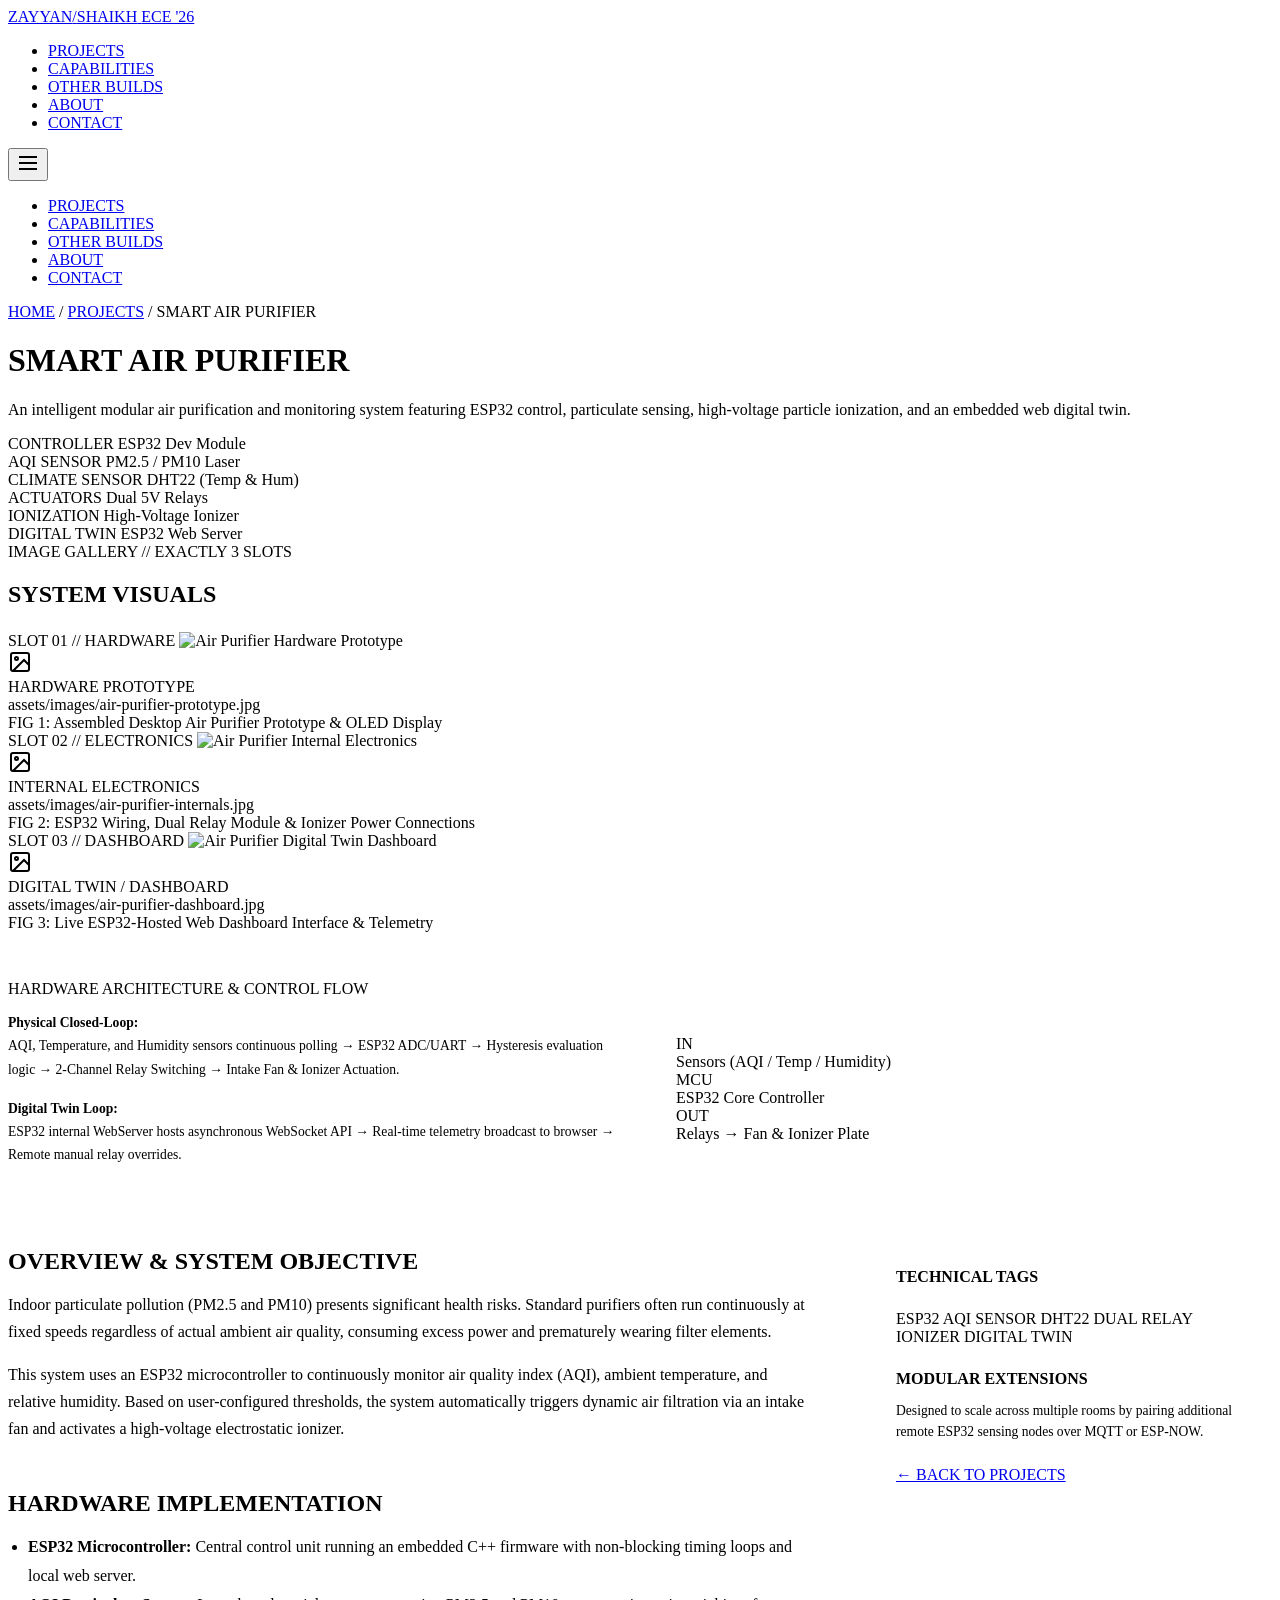
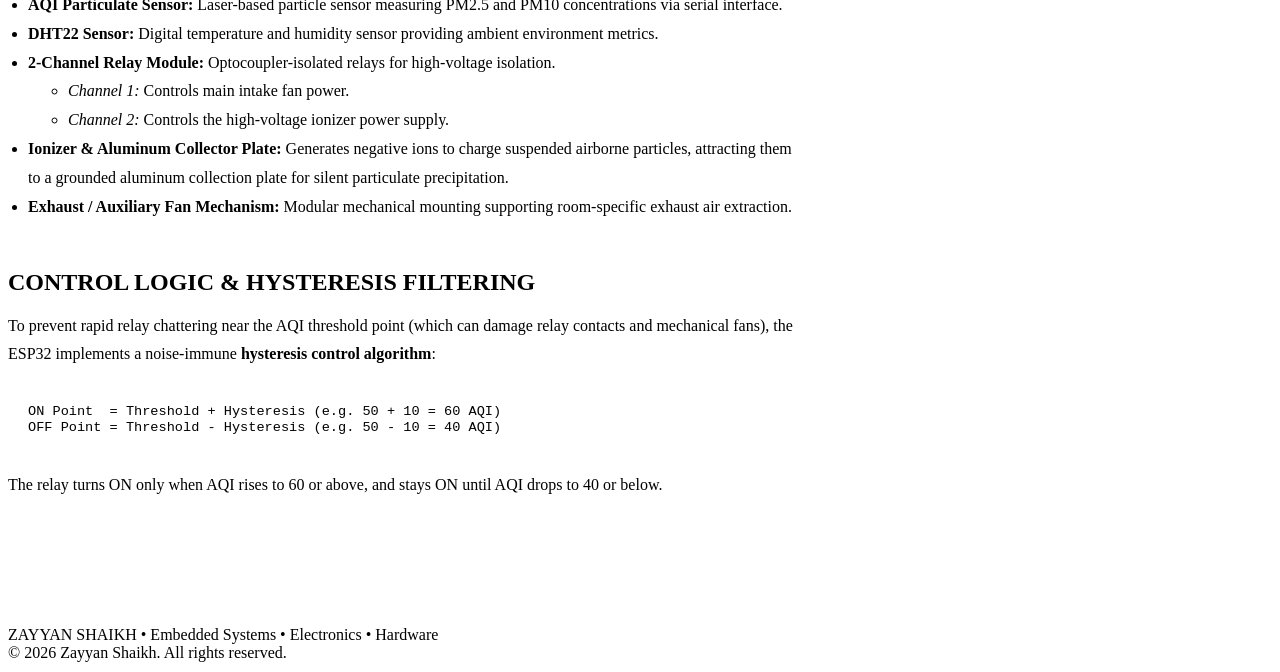
==== projects/air-purifier.html @ ad39d55f "Rename air-purifier.html to projects/air-purifier.html" ====
<!DOCTYPE html>
<html lang="en">

<head>
    <meta charset="UTF-8">
    <meta name="viewport" content="width=device-width, initial-scale=1.0">
    <title>Air Purifier & Digital Twin — Zayyan Shaikh Hardware Portfolio</title>
    <meta name="description"
        content="An ESP32-based modular air purification system that monitors air quality and controls filtration and ionization with an embedded live web digital twin.">

    <!-- Google Fonts -->
    <link rel="preconnect" href="https://fonts.googleapis.com">
    <link rel="preconnect" href="https://fonts.gstatic.com" crossorigin>
    <link
        href="https://fonts.googleapis.com/css2?family=Inter:wght@300;400;500;600;700;800;900&family=JetBrains+Mono:wght@400;500;600;700&display=swap"
        rel="stylesheet">

    <!-- Stylesheet -->
    <link rel="stylesheet" href="../css/styles.css">
</head>

<body>

    <!-- STICKY NAVIGATION -->
    <nav class="site-nav" id="navbar">
        <div class="container nav-inner">
            <a href="../index.html" class="nav-brand">
                <span>ZAYYAN</span><span class="brand-slash">/</span><span>SHAIKH</span>
                <span class="brand-badge">ECE '26</span>
            </a>
            <ul class="nav-links">
                <li><a href="../index.html#projects" class="nav-link">PROJECTS</a></li>
                <li><a href="../index.html#capabilities" class="nav-link">CAPABILITIES</a></li>
                <li><a href="../index.html#other-builds" class="nav-link">OTHER BUILDS</a></li>
                <li><a href="../index.html#about" class="nav-link">ABOUT</a></li>
                <li><a href="../index.html#contact" class="nav-link">CONTACT</a></li>
            </ul>
            <button class="mobile-menu-btn" aria-label="Toggle Navigation Menu">
                <svg width="24" height="24" viewBox="0 0 24 24" fill="none" stroke="currentColor" stroke-width="2">
                    <line x1="3" y1="12" x2="21" y2="12"></line>
                    <line x1="3" y1="6" x2="21" y2="6"></line>
                    <line x1="3" y1="18" x2="21" y2="18"></line>
                </svg>
            </button>
        </div>
    </nav>

    <!-- MOBILE NAVIGATION DRAWER -->
    <div class="mobile-drawer">
        <ul class="mobile-nav-links">
            <li><a href="../index.html#projects">PROJECTS</a></li>
            <li><a href="../index.html#capabilities">CAPABILITIES</a></li>
            <li><a href="../index.html#other-builds">OTHER BUILDS</a></li>
            <li><a href="../index.html#about">ABOUT</a></li>
            <li><a href="../index.html#contact">CONTACT</a></li>
        </ul>
    </div>

    <!-- PROJECT HERO -->
    <header class="project-hero">
        <div class="container">
            <div class="project-hero-breadcrumbs">
                <a href="../index.html">HOME</a>
                <span>/</span>
                <a href="../index.html#projects">PROJECTS</a>
                <span>/</span>
                <span style="color: var(--text-primary);">SMART AIR PURIFIER</span>
            </div>

            <h1 class="project-page-title">SMART AIR PURIFIER</h1>
            <p class="project-page-subtitle">
                An intelligent modular air purification and monitoring system featuring ESP32 control, particulate
                sensing, high-voltage particle ionization, and an embedded web digital twin.
            </p>

            <div class="project-spec-strip">
                <div class="spec-item">
                    <span class="spec-label">CONTROLLER</span>
                    <span class="spec-value">ESP32 Dev Module</span>
                </div>
                <div class="spec-item">
                    <span class="spec-label">AQI SENSOR</span>
                    <span class="spec-value">PM2.5 / PM10 Laser</span>
                </div>
                <div class="spec-item">
                    <span class="spec-label">CLIMATE SENSOR</span>
                    <span class="spec-value">DHT22 (Temp & Hum)</span>
                </div>
                <div class="spec-item">
                    <span class="spec-label">ACTUATORS</span>
                    <span class="spec-value">Dual 5V Relays</span>
                </div>
                <div class="spec-item">
                    <span class="spec-label">IONIZATION</span>
                    <span class="spec-value">High-Voltage Ionizer</span>
                </div>
                <div class="spec-item">
                    <span class="spec-label">DIGITAL TWIN</span>
                    <span class="spec-value">ESP32 Web Server</span>
                </div>
            </div>
        </div>
    </header>

    <!-- PROJECT IMAGE GALLERY (EXACTLY 3 SLOTS) -->
    <section class="project-gallery-section">
        <div class="container">
            <span class="section-num">IMAGE GALLERY // EXACTLY 3 SLOTS</span>
            <h2 style="font-size: 1.5rem; font-weight: 800; margin-bottom: 1.5rem; text-transform: uppercase;">System
                Visuals</h2>

            <div class="gallery-grid-3">

                <!-- SLOT 1: Hardware Prototype -->
                <div class="image-placeholder-container">
                    <span class="placeholder-badge">SLOT 01 // HARDWARE</span>
                    <img src="../assets/images/air-purifier-prototype.jpg" alt="Air Purifier Hardware Prototype"
                        loading="lazy">
                    <div class="placeholder-fallback">
                        <div class="placeholder-icon">
                            <svg width="24" height="24" viewBox="0 0 24 24" fill="none" stroke="currentColor"
                                stroke-width="2">
                                <rect x="3" y="3" width="18" height="18" rx="2" ry="2"></rect>
                                <circle cx="8.5" cy="8.5" r="1.5"></circle>
                                <polyline points="21 15 16 10 5 21"></polyline>
                            </svg>
                        </div>
                        <div class="placeholder-title">HARDWARE PROTOTYPE</div>
                        <div class="placeholder-path">assets/images/air-purifier-prototype.jpg</div>
                    </div>
                    <div class="placeholder-caption">FIG 1: Assembled Desktop Air Purifier Prototype & OLED Display
                    </div>
                </div>

                <!-- SLOT 2: Internal Electronics -->
                <div class="image-placeholder-container">
                    <span class="placeholder-badge">SLOT 02 // ELECTRONICS</span>
                    <img src="../assets/images/air-purifier-internals.jpg" alt="Air Purifier Internal Electronics"
                        loading="lazy">
                    <div class="placeholder-fallback">
                        <div class="placeholder-icon">
                            <svg width="24" height="24" viewBox="0 0 24 24" fill="none" stroke="currentColor"
                                stroke-width="2">
                                <rect x="3" y="3" width="18" height="18" rx="2" ry="2"></rect>
                                <circle cx="8.5" cy="8.5" r="1.5"></circle>
                                <polyline points="21 15 16 10 5 21"></polyline>
                            </svg>
                        </div>
                        <div class="placeholder-title">INTERNAL ELECTRONICS</div>
                        <div class="placeholder-path">assets/images/air-purifier-internals.jpg</div>
                    </div>
                    <div class="placeholder-caption">FIG 2: ESP32 Wiring, Dual Relay Module & Ionizer Power Connections
                    </div>
                </div>

                <!-- SLOT 3: Digital Twin / Dashboard -->
                <div class="image-placeholder-container">
                    <span class="placeholder-badge">SLOT 03 // DASHBOARD</span>
                    <img src="../assets/images/air-purifier-dashboard.jpg" alt="Air Purifier Digital Twin Dashboard"
                        loading="lazy">
                    <div class="placeholder-fallback">
                        <div class="placeholder-icon">
                            <svg width="24" height="24" viewBox="0 0 24 24" fill="none" stroke="currentColor"
                                stroke-width="2">
                                <rect x="3" y="3" width="18" height="18" rx="2" ry="2"></rect>
                                <circle cx="8.5" cy="8.5" r="1.5"></circle>
                                <polyline points="21 15 16 10 5 21"></polyline>
                            </svg>
                        </div>
                        <div class="placeholder-title">DIGITAL TWIN / DASHBOARD</div>
                        <div class="placeholder-path">assets/images/air-purifier-dashboard.jpg</div>
                    </div>
                    <div class="placeholder-caption">FIG 3: Live ESP32-Hosted Web Dashboard Interface & Telemetry</div>
                </div>

            </div>
        </div>
    </section>

    <!-- MAIN CONTENT -->
    <main class="container" style="padding-top: 3rem; padding-bottom: 5rem;">

        <!-- SYSTEM ARCHITECTURE DIAGRAM -->
        <section class="tech-diagram-container">
            <div class="tech-diagram-title">HARDWARE ARCHITECTURE & CONTROL FLOW</div>

            <div style="display: grid; grid-template-columns: 1fr 1fr; gap: 2rem; align-items: center;">
                <div
                    style="font-family: var(--font-mono); font-size: 0.85rem; color: var(--text-secondary); line-height: 1.7;">
                    <p style="margin-bottom: 1rem;">
                        <strong>Physical Closed-Loop:</strong><br>
                        AQI, Temperature, and Humidity sensors continuous polling → ESP32 ADC/UART → Hysteresis
                        evaluation logic → 2-Channel Relay Switching → Intake Fan & Ionizer Actuation.
                    </p>
                    <p>
                        <strong>Digital Twin Loop:</strong><br>
                        ESP32 internal WebServer hosts asynchronous WebSocket API → Real-time telemetry broadcast to
                        browser → Remote manual relay overrides.
                    </p>
                </div>

                <div class="signal-diagram"
                    style="background-color: var(--bg-main); padding: 1.25rem; border-radius: var(--radius-md); border: 1px solid var(--border-light);">
                    <div class="diagram-node">
                        <div class="node-icon">IN</div>
                        <div class="node-content">
                            <div class="node-title">Sensors (AQI / Temp / Humidity)</div>
                        </div>
                    </div>
                    <div class="node-connector">
                        <div class="connector-line">
                            <div class="connector-pulse"></div>
                        </div>
                    </div>
                    <div class="diagram-node">
                        <div class="node-icon">MCU</div>
                        <div class="node-content">
                            <div class="node-title">ESP32 Core Controller</div>
                        </div>
                    </div>
                    <div class="node-connector">
                        <div class="connector-line">
                            <div class="connector-pulse"></div>
                        </div>
                    </div>
                    <div class="diagram-node">
                        <div class="node-icon">OUT</div>
                        <div class="node-content">
                            <div class="node-title">Relays → Fan & Ionizer Plate</div>
                        </div>
                    </div>
                </div>
            </div>
        </section>

        <!-- DETAILED SECTIONS -->
        <div style="display: grid; grid-template-columns: 2fr 1fr; gap: 4rem; margin-top: 3rem;">

            <div>
                <section style="margin-bottom: 3rem;">
                    <h2 style="font-size: 1.5rem; font-weight: 800; margin-bottom: 1rem; text-transform: uppercase;">
                        Overview & System Objective</h2>
                    <p style="color: var(--text-secondary); line-height: 1.7; margin-bottom: 1rem;">
                        Indoor particulate pollution (PM2.5 and PM10) presents significant health risks. Standard
                        purifiers often run continuously at fixed speeds regardless of actual ambient air quality,
                        consuming excess power and prematurely wearing filter elements.
                    </p>
                    <p style="color: var(--text-secondary); line-height: 1.7;">
                        This system uses an ESP32 microcontroller to continuously monitor air quality index (AQI),
                        ambient temperature, and relative humidity. Based on user-configured thresholds, the system
                        automatically triggers dynamic air filtration via an intake fan and activates a high-voltage
                        electrostatic ionizer.
                    </p>
                </section>

                <section style="margin-bottom: 3rem;">
                    <h2 style="font-size: 1.5rem; font-weight: 800; margin-bottom: 1rem; text-transform: uppercase;">
                        Hardware Implementation</h2>
                    <ul style="color: var(--text-secondary); line-height: 1.8; padding-left: 1.25rem;">
                        <li><strong>ESP32 Microcontroller:</strong> Central control unit running an embedded C++
                            firmware with non-blocking timing loops and local web server.</li>
                        <li><strong>AQI Particulate Sensor:</strong> Laser-based particle sensor measuring PM2.5 and
                            PM10 concentrations via serial interface.</li>
                        <li><strong>DHT22 Sensor:</strong> Digital temperature and humidity sensor providing ambient
                            environment metrics.</li>
                        <li><strong>2-Channel Relay Module:</strong> Optocoupler-isolated relays for high-voltage
                            isolation.
                            <ul>
                                <li><em>Channel 1:</em> Controls main intake fan power.</li>
                                <li><em>Channel 2:</em> Controls the high-voltage ionizer power supply.</li>
                            </ul>
                        </li>
                        <li><strong>Ionizer & Aluminum Collector Plate:</strong> Generates negative ions to charge
                            suspended airborne particles, attracting them to a grounded aluminum collection plate for
                            silent particulate precipitation.</li>
                        <li><strong>Exhaust / Auxiliary Fan Mechanism:</strong> Modular mechanical mounting supporting
                            room-specific exhaust air extraction.</li>
                    </ul>
                </section>

                <section style="margin-bottom: 3rem;">
                    <h2 style="font-size: 1.5rem; font-weight: 800; margin-bottom: 1rem; text-transform: uppercase;">
                        Control Logic & Hysteresis Filtering</h2>
                    <p style="color: var(--text-secondary); line-height: 1.7; margin-bottom: 1rem;">
                        To prevent rapid relay chattering near the AQI threshold point (which can damage relay contacts
                        and mechanical fans), the ESP32 implements a noise-immune <strong>hysteresis control
                            algorithm</strong>:
                    </p>
                    <div
                        style="background-color: var(--bg-card); border: 1px solid var(--border-light); padding: 1.25rem; border-radius: var(--radius-md); font-family: var(--font-mono); font-size: 0.85rem; margin-bottom: 1rem;">
                        <code>
                            ON Point &nbsp;= Threshold + Hysteresis (e.g. 50 + 10 = 60 AQI)<br>
                            OFF Point = Threshold - Hysteresis (e.g. 50 - 10 = 40 AQI)
                        </code>
                    </div>
                    <p style="color: var(--text-secondary); line-height: 1.7;">
                        The relay turns ON only when AQI rises to 60 or above, and stays ON until AQI drops to 40 or
                        below.
                    </p>
                </section>
            </div>

            <!-- SIDEBAR SPECIFICATIONS -->
            <div>
                <div
                    style="background-color: var(--bg-card); border: 1px solid var(--border-light); border-radius: var(--radius-md); padding: 1.5rem; position: sticky; top: 90px;">
                    <h3
                        style="font-size: 1rem; font-weight: 700; font-family: var(--font-mono); margin-bottom: 1rem; text-transform: uppercase; border-bottom: 1px solid var(--border-light); padding-bottom: 0.5rem;">
                        TECHNICAL TAGS</h3>

                    <div class="project-tags" style="margin-bottom: 1.5rem;">
                        <span class="tech-badge">ESP32</span>
                        <span class="tech-badge">AQI SENSOR</span>
                        <span class="tech-badge">DHT22</span>
                        <span class="tech-badge">DUAL RELAY</span>
                        <span class="tech-badge">IONIZER</span>
                        <span class="tech-badge">DIGITAL TWIN</span>
                    </div>

                    <h3
                        style="font-size: 1rem; font-weight: 700; font-family: var(--font-mono); margin-bottom: 0.5rem; text-transform: uppercase;">
                        MODULAR EXTENSIONS</h3>
                    <p
                        style="font-size: 0.85rem; color: var(--text-secondary); line-height: 1.5; margin-bottom: 1.5rem;">
                        Designed to scale across multiple rooms by pairing additional remote ESP32 sensing nodes over
                        MQTT or ESP-NOW.
                    </p>

                    <a href="../index.html#projects" class="btn btn-secondary" style="width: 100%;">← BACK TO
                        PROJECTS</a>
                </div>
            </div>

        </div>



    </main>

    <!-- FOOTER -->
    <footer class="site-footer">
        <div class="container footer-inner">
            <div class="footer-brand">
                ZAYYAN SHAIKH <span>• Embedded Systems • Electronics • Hardware</span>
            </div>
            <div class="footer-copy">
                © 2026 Zayyan Shaikh. All rights reserved.
            </div>
        </div>
    </footer>

    <!-- Scripts -->
    <script src="../js/main.js"></script>
</body>

</html>
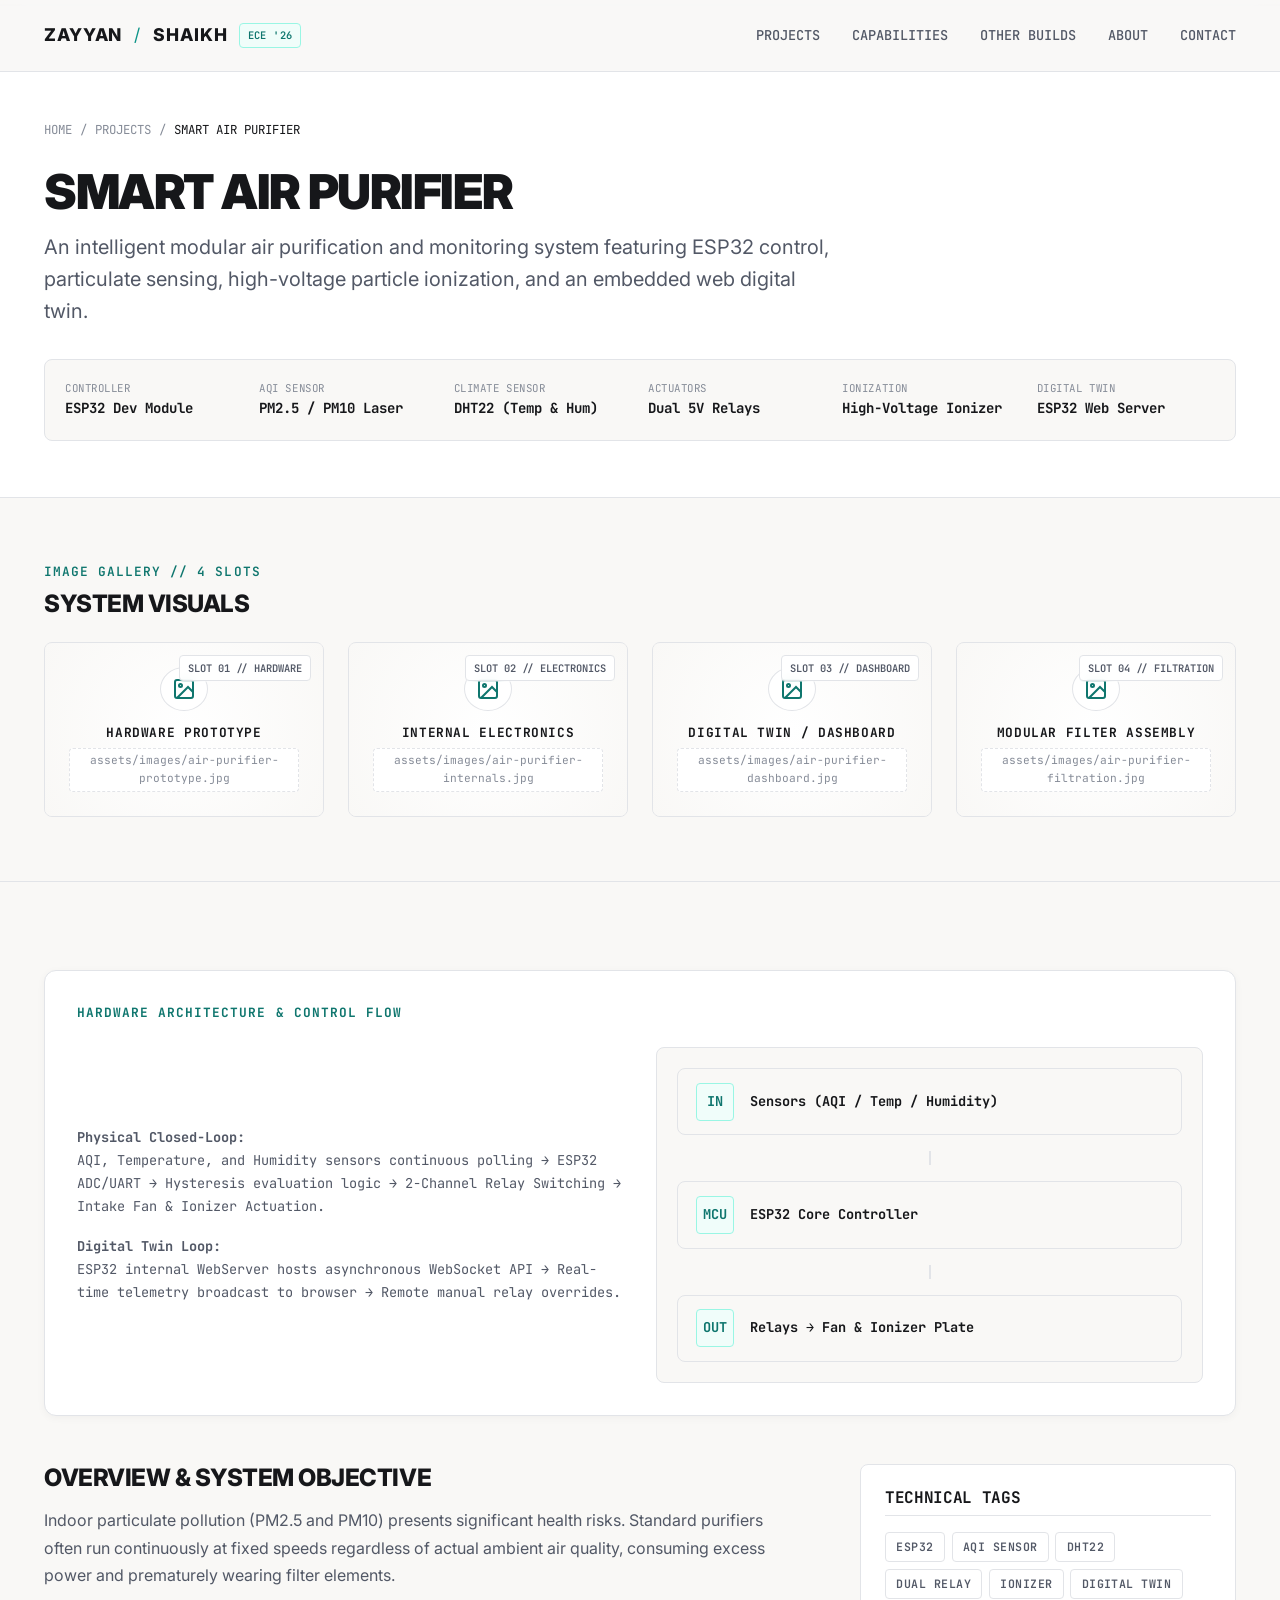
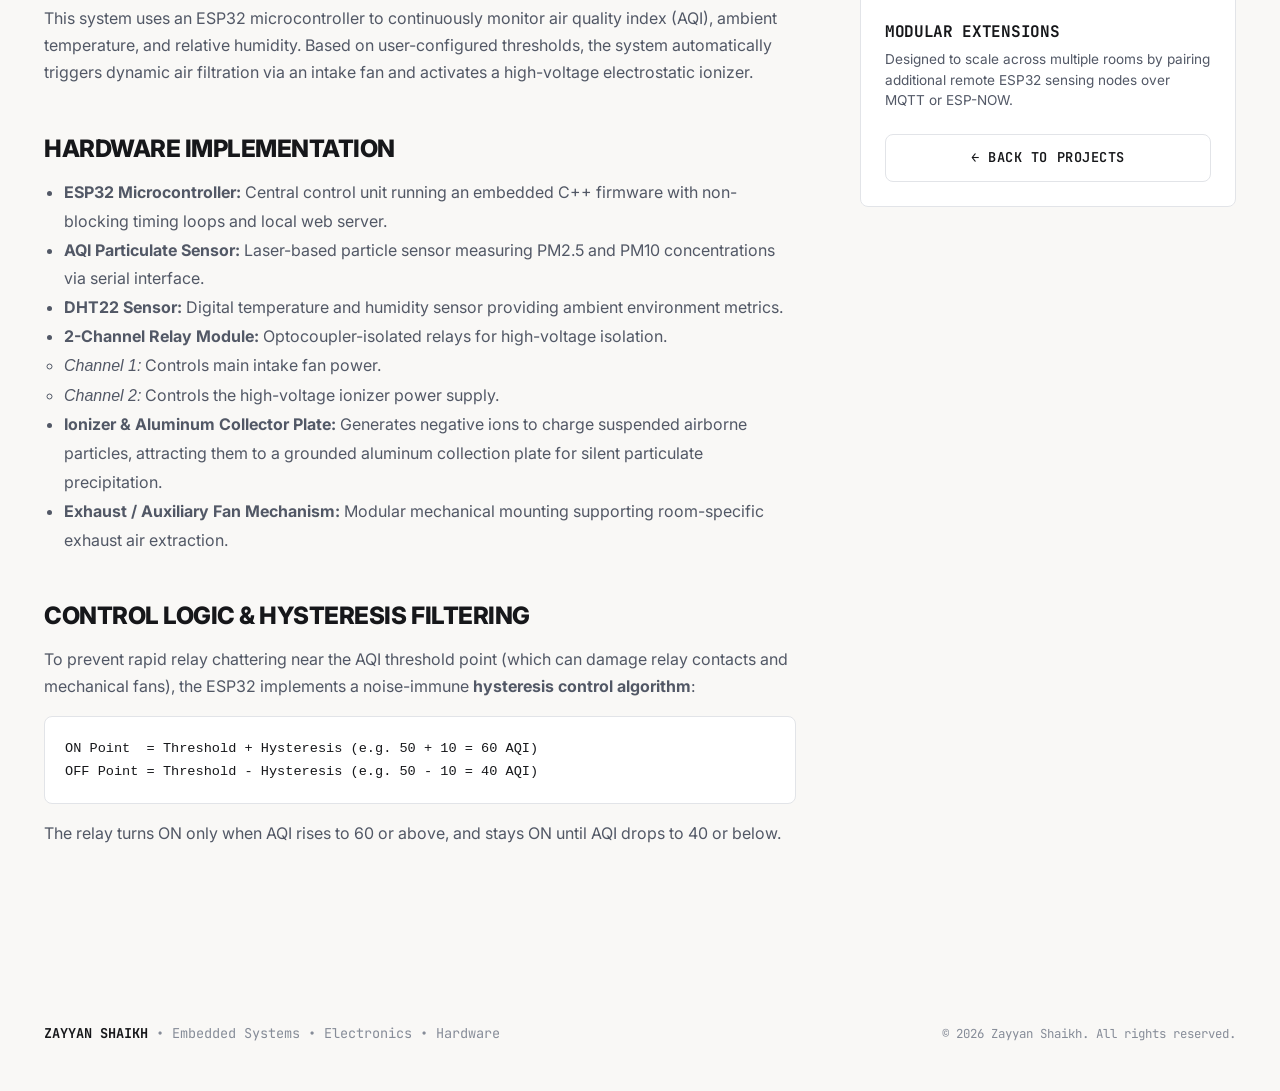
==== commit 763cafc3: "Update air-purifier.html" ====
--- a/projects/air-purifier.html
+++ b/projects/air-purifier.html
@@ -102,14 +102,14 @@
         </div>
     </header>
 
-    <!-- PROJECT IMAGE GALLERY (EXACTLY 3 SLOTS) -->
+    <!-- PROJECT IMAGE GALLERY (4 SLOTS) -->
     <section class="project-gallery-section">
         <div class="container">
-            <span class="section-num">IMAGE GALLERY // EXACTLY 3 SLOTS</span>
+            <span class="section-num">IMAGE GALLERY // 4 SLOTS</span>
             <h2 style="font-size: 1.5rem; font-weight: 800; margin-bottom: 1.5rem; text-transform: uppercase;">System
                 Visuals</h2>
 
-            <div class="gallery-grid-3">
+            <div class="gallery-grid-4">
 
                 <!-- SLOT 1: Hardware Prototype -->
                 <div class="image-placeholder-container">
@@ -171,6 +171,26 @@
                         <div class="placeholder-path">assets/images/air-purifier-dashboard.jpg</div>
                     </div>
                     <div class="placeholder-caption">FIG 3: Live ESP32-Hosted Web Dashboard Interface & Telemetry</div>
+                </div>
+
+                <!-- SLOT 4: Filter Assembly / Testing -->
+                <div class="image-placeholder-container">
+                    <span class="placeholder-badge">SLOT 04 // FILTRATION</span>
+                    <img src="../assets/images/air-purifier-filtration.jpg" alt="Air Purifier Filter Assembly & Exhaust"
+                        loading="lazy">
+                    <div class="placeholder-fallback">
+                        <div class="placeholder-icon">
+                            <svg width="24" height="24" viewBox="0 0 24 24" fill="none" stroke="currentColor"
+                                stroke-width="2">
+                                <rect x="3" y="3" width="18" height="18" rx="2" ry="2"></rect>
+                                <circle cx="8.5" cy="8.5" r="1.5"></circle>
+                                <polyline points="21 15 16 10 5 21"></polyline>
+                            </svg>
+                        </div>
+                        <div class="placeholder-title">MODULAR FILTER ASSEMBLY</div>
+                        <div class="placeholder-path">assets/images/air-purifier-filtration.jpg</div>
+                    </div>
+                    <div class="placeholder-caption">FIG 4: Modular Multi-Filter Housing & Exhaust Fan Assembly</div>
                 </div>
 
             </div>
--- a/css/styles.css
+++ b/css/styles.css
@@ -0,0 +1,1339 @@
+/* ==========================================================================
+   ZAYYAN SHAIKH - EMBEDDED SYSTEMS & HARDWARE ENGINEERING PORTFOLIO
+   Design System: Technical, Minimal, Precision Laboratory Aesthetic
+   ========================================================================== */
+
+/* --- COLOR PALETTE & DESIGN TOKENS --- */
+:root {
+    --bg-main: #F9F8F6;
+    --bg-card: #FFFFFF;
+    --bg-card-subtle: #F3F2EF;
+    --bg-nav: rgba(249, 248, 246, 0.88);
+
+    --border-light: #E2E4E8;
+    --border-subtle: #EBECEF;
+    --border-focus: #0D9488;
+
+    --text-primary: #16171A;
+    --text-secondary: #525866;
+    --text-muted: #868C98;
+    --text-inverse: #FFFFFF;
+
+    --accent-teal: #0D9488;
+    --accent-teal-dark: #0F766E;
+    --accent-teal-light: #F0FDFA;
+    --accent-teal-border: #99F6E4;
+
+    --status-ok: #059669;
+    --status-ok-bg: #ECFDF5;
+    --status-warn: #D97706;
+    --status-warn-bg: #FFFBEB;
+    --status-alert: #DC2626;
+    --status-alert-bg: #FEF2F2;
+
+    --font-sans: 'Inter', -apple-system, BlinkMacSystemFont, 'Segoe UI', Roboto, sans-serif;
+    --font-mono: 'JetBrains Mono', 'IBM Plex Mono', monospace;
+
+    --nav-height: 72px;
+    --nav-height-scrolled: 60px;
+    --max-width: 1240px;
+    --radius-sm: 4px;
+    --radius-md: 8px;
+    --radius-lg: 12px;
+    --shadow-subtle: 0 1px 3px rgba(0, 0, 0, 0.04), 0 4px 12px rgba(0, 0, 0, 0.02);
+    --shadow-card: 0 2px 8px rgba(0, 0, 0, 0.04);
+
+    --transition-fast: 0.18s ease;
+    --transition-smooth: 0.3s cubic-bezier(0.16, 1, 0.3, 1);
+}
+
+/* --- BASE & RESET --- */
+* {
+    margin: 0;
+    padding: 0;
+    box-sizing: border-box;
+}
+
+html {
+    scroll-behavior: smooth;
+    font-size: 16px;
+    -webkit-font-smoothing: antialiased;
+    -moz-osx-font-smoothing: grayscale;
+}
+
+body {
+    font-family: var(--font-sans);
+    background-color: var(--bg-main);
+    color: var(--text-primary);
+    line-height: 1.6;
+    overflow-x: hidden;
+}
+
+/* --- TYPOGRAPHY --- */
+h1,
+h2,
+h3,
+h4,
+h5,
+h6 {
+    color: var(--text-primary);
+    font-weight: 700;
+    line-height: 1.15;
+    letter-spacing: -0.02em;
+}
+
+.mono {
+    font-family: var(--font-mono);
+}
+
+.mono-tag {
+    font-family: var(--font-mono);
+    font-size: 0.725rem;
+    letter-spacing: 0.06em;
+    text-transform: uppercase;
+}
+
+.section-num {
+    font-family: var(--font-mono);
+    font-size: 0.8rem;
+    color: var(--accent-teal-dark);
+    letter-spacing: 0.08em;
+    font-weight: 600;
+    margin-bottom: 0.5rem;
+    display: block;
+}
+
+.section-title {
+    font-size: 2.25rem;
+    font-weight: 800;
+    margin-bottom: 0.75rem;
+    letter-spacing: -0.03em;
+}
+
+.section-subtitle {
+    font-size: 1.1rem;
+    color: var(--text-secondary);
+    max-width: 650px;
+    margin-bottom: 2.5rem;
+    font-weight: 400;
+}
+
+a {
+    color: inherit;
+    text-decoration: none;
+    transition: color var(--transition-fast);
+}
+
+/* --- LAYOUT CONTAINER --- */
+.container {
+    width: 100%;
+    max-width: var(--max-width);
+    margin: 0 auto;
+    padding: 0 1.5rem;
+}
+
+/* --- STICKY NAVIGATION --- */
+.site-nav {
+    position: fixed;
+    top: 0;
+    left: 0;
+    right: 0;
+    height: var(--nav-height);
+    background-color: var(--bg-nav);
+    backdrop-filter: blur(12px);
+    -webkit-backdrop-filter: blur(12px);
+    border-bottom: 1px solid var(--border-light);
+    z-index: 1000;
+    transition: height var(--transition-smooth), background-color var(--transition-fast), border-color var(--transition-fast);
+}
+
+.site-nav.scrolled {
+    height: var(--nav-height-scrolled);
+    border-bottom-color: var(--border-light);
+    box-shadow: 0 4px 16px rgba(0, 0, 0, 0.03);
+}
+
+.nav-inner {
+    display: flex;
+    align-items: center;
+    justify-content: space-between;
+    height: 100%;
+}
+
+.nav-brand {
+    display: flex;
+    align-items: center;
+    gap: 0.75rem;
+    font-weight: 800;
+    font-size: 1.1rem;
+    letter-spacing: 0.05em;
+    color: var(--text-primary);
+}
+
+.nav-brand .brand-slash {
+    color: var(--accent-teal);
+    font-weight: 400;
+}
+
+.nav-brand .brand-badge {
+    font-family: var(--font-mono);
+    font-size: 0.65rem;
+    font-weight: 600;
+    padding: 0.2rem 0.45rem;
+    background-color: var(--accent-teal-light);
+    color: var(--accent-teal-dark);
+    border: 1px solid var(--accent-teal-border);
+    border-radius: var(--radius-sm);
+    letter-spacing: 0.04em;
+}
+
+.nav-links {
+    display: flex;
+    align-items: center;
+    gap: 2rem;
+    list-style: none;
+}
+
+.nav-link {
+    font-family: var(--font-mono);
+    font-size: 0.85rem;
+    font-weight: 500;
+    color: var(--text-secondary);
+    position: relative;
+    padding: 0.4rem 0;
+}
+
+.nav-link:hover,
+.nav-link.active {
+    color: var(--text-primary);
+}
+
+.nav-link.active::after {
+    content: '';
+    position: absolute;
+    bottom: 0;
+    left: 0;
+    right: 0;
+    height: 2px;
+    background-color: var(--accent-teal);
+    border-radius: 1px;
+}
+
+.mobile-menu-btn {
+    display: none;
+    background: none;
+    border: none;
+    cursor: pointer;
+    padding: 0.5rem;
+    color: var(--text-primary);
+}
+
+/* Mobile Navigation Drawer */
+.mobile-drawer {
+    position: fixed;
+    top: var(--nav-height);
+    left: 0;
+    right: 0;
+    background-color: var(--bg-main);
+    border-bottom: 1px solid var(--border-light);
+    padding: 1.5rem;
+    transform: translateY(-120%);
+    transition: transform var(--transition-smooth);
+    z-index: 999;
+}
+
+.mobile-drawer.open {
+    transform: translateY(0);
+}
+
+.mobile-nav-links {
+    list-style: none;
+    display: flex;
+    flex-direction: column;
+    gap: 1rem;
+}
+
+.mobile-nav-links a {
+    font-family: var(--font-mono);
+    font-size: 1.1rem;
+    font-weight: 600;
+    display: block;
+    padding: 0.5rem 0;
+
+}
+
+/* --- BUTTONS --- */
+.btn {
+    display: inline-flex;
+    align-items: center;
+    justify-content: center;
+    gap: 0.5rem;
+    font-family: var(--font-mono);
+    font-size: 0.85rem;
+    font-weight: 600;
+    padding: 0.75rem 1.5rem;
+    border-radius: var(--radius-md);
+    transition: all var(--transition-fast);
+    cursor: pointer;
+    border: 1px solid transparent;
+    text-transform: uppercase;
+    letter-spacing: 0.04em;
+}
+
+.btn-primary {
+    background-color: var(--text-primary);
+    color: var(--text-inverse);
+    border-color: var(--text-primary);
+}
+
+.btn-primary:hover {
+    background-color: var(--accent-teal-dark);
+    border-color: var(--accent-teal-dark);
+    color: #FFFFFF;
+    transform: translateY(-1px);
+}
+
+.btn-secondary {
+    background-color: var(--bg-card);
+    color: var(--text-primary);
+    border-color: var(--border-light);
+}
+
+.btn-secondary:hover {
+    border-color: var(--text-secondary);
+    background-color: var(--bg-card-subtle);
+    transform: translateY(-1px);
+}
+
+.btn-sm {
+    padding: 0.4rem 0.85rem;
+    font-size: 0.75rem;
+}
+
+/* --- HERO SECTION --- */
+.hero-section {
+    padding-top: calc(var(--nav-height) + 4rem);
+    padding-bottom: 5rem;
+    border-bottom: 1px solid var(--border-light);
+    position: relative;
+    overflow: hidden;
+}
+
+.hero-grid {
+    display: grid;
+    grid-template-columns: 1fr 1fr;
+    gap: 4rem;
+    align-items: center;
+}
+
+.hero-tag {
+    display: inline-flex;
+    align-items: center;
+    gap: 0.5rem;
+    font-family: var(--font-mono);
+    font-size: 0.75rem;
+    font-weight: 600;
+    color: var(--accent-teal-dark);
+    background-color: var(--accent-teal-light);
+    padding: 0.35rem 0.75rem;
+    border-radius: var(--radius-sm);
+    border: 1px solid var(--accent-teal-border);
+    margin-bottom: 1.5rem;
+}
+
+.hero-tag .pulse-dot {
+    width: 6px;
+    height: 6px;
+    border-radius: 50%;
+    background-color: var(--accent-teal);
+    animation: pulseGlow 2s infinite;
+}
+
+@keyframes pulseGlow {
+
+    0%,
+    100% {
+        opacity: 1;
+        transform: scale(1);
+    }
+
+    50% {
+        opacity: 0.4;
+        transform: scale(0.85);
+    }
+}
+
+.hero-title {
+    font-size: 3.25rem;
+    font-weight: 900;
+    line-height: 1.05;
+    letter-spacing: -0.04em;
+    margin-bottom: 1.5rem;
+    color: var(--text-primary);
+    text-transform: uppercase;
+}
+
+.hero-subtext {
+    font-size: 1.15rem;
+    color: var(--text-secondary);
+    line-height: 1.6;
+    margin-bottom: 1rem;
+}
+
+.hero-quote {
+    font-family: var(--font-mono);
+    font-size: 0.9rem;
+    color: var(--text-primary);
+    background-color: var(--bg-card);
+    border-left: 3px solid var(--accent-teal);
+    padding: 0.75rem 1rem;
+    border-radius: 0 var(--radius-sm) var(--radius-sm) 0;
+    margin-bottom: 2rem;
+    border-top: 1px solid var(--border-light);
+    border-right: 1px solid var(--border-light);
+    border-bottom: 1px solid var(--border-light);
+}
+
+.hero-badges {
+    display: flex;
+    flex-wrap: wrap;
+    gap: 0.5rem;
+    margin-bottom: 2.25rem;
+}
+
+.tech-badge {
+    font-family: var(--font-mono);
+    font-size: 0.725rem;
+    font-weight: 600;
+    padding: 0.3rem 0.65rem;
+    background-color: var(--bg-card);
+    color: var(--text-secondary);
+    border: 1px solid var(--border-light);
+    border-radius: var(--radius-sm);
+    letter-spacing: 0.04em;
+}
+
+.hero-actions {
+    display: flex;
+    gap: 1rem;
+}
+
+/* HERO ANIMATED SIGNAL DIAGRAM */
+.hero-visual-card {
+    background-color: var(--bg-card);
+    border: 1px solid var(--border-light);
+    border-radius: var(--radius-lg);
+    padding: 2rem;
+    box-shadow: var(--shadow-card);
+    position: relative;
+}
+
+.hero-visual-header {
+    display: flex;
+    align-items: center;
+    justify-content: space-between;
+    margin-bottom: 1.5rem;
+    padding-bottom: 0.75rem;
+    border-bottom: 1px solid var(--border-subtle);
+}
+
+.visual-header-title {
+    font-family: var(--font-mono);
+    font-size: 0.75rem;
+    font-weight: 700;
+    color: var(--text-secondary);
+    letter-spacing: 0.08em;
+    text-transform: uppercase;
+}
+
+.visual-status {
+    display: flex;
+    align-items: center;
+    gap: 0.4rem;
+    font-family: var(--font-mono);
+    font-size: 0.7rem;
+    color: var(--status-ok);
+    font-weight: 600;
+}
+
+.visual-status .status-dot {
+    width: 6px;
+    height: 6px;
+    border-radius: 50%;
+    background-color: var(--status-ok);
+}
+
+.signal-diagram {
+    display: flex;
+    flex-direction: column;
+    gap: 1rem;
+    position: relative;
+}
+
+.diagram-node {
+    display: flex;
+    align-items: center;
+    gap: 1rem;
+    background-color: var(--bg-main);
+    border: 1px solid var(--border-light);
+    border-radius: var(--radius-md);
+    padding: 0.85rem 1.15rem;
+    transition: all var(--transition-fast);
+}
+
+.diagram-node:hover {
+    border-color: var(--accent-teal);
+    background-color: #FFFFFF;
+}
+
+.node-icon {
+    width: 38px;
+    height: 38px;
+    border-radius: var(--radius-sm);
+    background-color: var(--accent-teal-light);
+    color: var(--accent-teal-dark);
+    display: flex;
+    align-items: center;
+    justify-content: center;
+    font-weight: 700;
+    font-family: var(--font-mono);
+    font-size: 0.85rem;
+    border: 1px solid var(--accent-teal-border);
+}
+
+.node-content {
+    flex: 1;
+}
+
+.node-title {
+    font-size: 0.85rem;
+    font-weight: 700;
+    color: var(--text-primary);
+    font-family: var(--font-mono);
+}
+
+.node-desc {
+    font-size: 0.75rem;
+    color: var(--text-secondary);
+}
+
+.node-connector {
+    display: flex;
+    justify-content: center;
+    height: 14px;
+    position: relative;
+}
+
+.connector-line {
+    width: 2px;
+    height: 100%;
+    background-color: var(--border-light);
+    position: relative;
+    overflow: hidden;
+}
+
+.connector-pulse {
+    position: absolute;
+    top: -100%;
+    left: 0;
+    width: 100%;
+    height: 100%;
+    background: linear-gradient(to bottom, transparent, var(--accent-teal), transparent);
+    animation: signalPulse 1.8s infinite linear;
+}
+
+@keyframes signalPulse {
+    0% {
+        top: -100%;
+    }
+
+    100% {
+        top: 100%;
+    }
+}
+
+/* --- SELECTED PROJECTS SECTION --- */
+.projects-section {
+    padding: 6rem 0;
+    border-bottom: 1px solid var(--border-light);
+}
+
+.projects-grid {
+    display: flex;
+    flex-direction: column;
+    gap: 3.5rem;
+
+}
+
+.project-card-editorial {
+    display: grid;
+    grid-template-columns: 1.1fr 0.9fr;
+    gap: 3rem;
+    background-color: var(--bg-card);
+    border: 1px solid var(--border-light);
+    border-radius: var(--radius-lg);
+    padding: 2.5rem;
+    box-shadow: var(--shadow-card);
+    transition: border-color var(--transition-smooth), transform var(--transition-smooth), box-shadow var(--transition-smooth);
+}
+
+.project-card-editorial:hover {
+    border-color: var(--accent-teal);
+    transform: translateY(-2px);
+    box-shadow: 0 8px 30px rgba(0, 0, 0, 0.06);
+}
+
+.project-meta-header {
+    display: flex;
+    align-items: center;
+    justify-content: space-between;
+    margin-bottom: 1rem;
+}
+
+.project-num {
+    font-family: var(--font-mono);
+    font-size: 0.85rem;
+    font-weight: 700;
+    color: var(--accent-teal-dark);
+    letter-spacing: 0.1em;
+}
+
+.project-title {
+    font-size: 1.85rem;
+    font-weight: 800;
+    margin-bottom: 1rem;
+    text-transform: uppercase;
+    letter-spacing: -0.02em;
+}
+
+.project-description {
+    font-size: 1rem;
+    color: var(--text-secondary);
+    line-height: 1.6;
+    margin-bottom: 1.5rem;
+}
+
+.project-tags {
+    display: flex;
+    flex-wrap: wrap;
+    gap: 0.4rem;
+    margin-bottom: 2rem;
+}
+
+.project-link {
+    display: inline-flex;
+    align-items: center;
+    gap: 0.5rem;
+    font-family: var(--font-mono);
+    font-size: 0.85rem;
+    font-weight: 700;
+    color: var(--accent-teal-dark);
+    text-transform: uppercase;
+    letter-spacing: 0.05em;
+}
+
+.project-link:hover {
+    color: var(--text-primary);
+}
+
+.project-link .arrow {
+    transition: transform var(--transition-fast);
+}
+
+.project-link:hover .arrow {
+    transform: translateX(4px);
+}
+
+/* REUSABLE IMAGE PLACEHOLDER COMPONENT */
+.image-placeholder-container {
+    position: relative;
+    width: 100%;
+    aspect-ratio: 16 / 10;
+    background-color: var(--bg-main);
+    border: 1px solid var(--border-light);
+    border-radius: var(--radius-md);
+    overflow: hidden;
+    display: flex;
+    flex-direction: column;
+}
+
+.image-placeholder-container img {
+    width: 100%;
+    height: 100%;
+    object-fit: cover;
+    display: block;
+    transition: transform 0.5s ease;
+}
+
+.project-card-editorial:hover .image-placeholder-container img {
+    transform: scale(1.03);
+}
+
+/* Technical Overlay UI for Placeholders */
+.placeholder-fallback {
+    position: absolute;
+    inset: 0;
+    display: flex;
+    flex-direction: column;
+    align-items: center;
+    justify-content: center;
+    padding: 1.5rem;
+    background: radial-gradient(circle at center, #FFFFFF 0%, var(--bg-main) 100%);
+    text-align: center;
+}
+
+.placeholder-icon {
+    width: 48px;
+    height: 48px;
+    border-radius: 50%;
+    background-color: var(--bg-card);
+    border: 1px solid var(--border-light);
+    display: flex;
+    align-items: center;
+    justify-content: center;
+    margin-bottom: 0.75rem;
+    color: var(--accent-teal-dark);
+}
+
+.placeholder-title {
+    font-family: var(--font-mono);
+    font-size: 0.8rem;
+    font-weight: 700;
+    color: var(--text-primary);
+    text-transform: uppercase;
+    letter-spacing: 0.05em;
+    margin-bottom: 0.25rem;
+}
+
+.placeholder-path {
+    font-family: var(--font-mono);
+    font-size: 0.7rem;
+    color: var(--text-muted);
+    background-color: var(--bg-card);
+    padding: 0.2rem 0.5rem;
+    border-radius: var(--radius-sm);
+    border: 1px dashed var(--border-light);
+}
+
+.placeholder-badge {
+    position: absolute;
+    top: 0.75rem;
+    right: 0.75rem;
+    font-family: var(--font-mono);
+    font-size: 0.65rem;
+    font-weight: 600;
+    background-color: rgba(255, 255, 255, 0.9);
+    backdrop-filter: blur(4px);
+    color: var(--text-secondary);
+    padding: 0.25rem 0.5rem;
+    border-radius: var(--radius-sm);
+    border: 1px solid var(--border-light);
+    z-index: 2;
+}
+
+.placeholder-caption {
+    font-family: var(--font-mono);
+    font-size: 0.725rem;
+    color: var(--text-secondary);
+    padding: 0.5rem 0.75rem;
+    background-color: var(--bg-card-subtle);
+    border-top: 1px solid var(--border-light);
+    text-align: left;
+}
+
+/* --- CAPABILITIES SECTION ("WHAT I BUILD") --- */
+.capabilities-section {
+    padding: 6rem 0;
+    border-bottom: 1px solid var(--border-light);
+    background-color: var(--bg-main);
+}
+
+.capabilities-grid {
+    display: grid;
+    grid-template-columns: repeat(auto-fill, minmax(280px, 1fr));
+    gap: 1.5rem;
+}
+
+.capability-card {
+    background-color: var(--bg-card);
+    border: 1px solid var(--border-light);
+    border-radius: var(--radius-md);
+    padding: 1.75rem;
+    transition: all var(--transition-fast);
+}
+
+.capability-card:hover {
+    border-color: var(--accent-teal);
+    transform: translateY(-2px);
+    box-shadow: var(--shadow-card);
+}
+
+.capability-header {
+    display: flex;
+    align-items: center;
+    gap: 0.75rem;
+    margin-bottom: 1rem;
+}
+
+.capability-icon-box {
+    width: 34px;
+    height: 34px;
+    border-radius: var(--radius-sm);
+    background-color: var(--accent-teal-light);
+    color: var(--accent-teal-dark);
+    display: flex;
+    align-items: center;
+    justify-content: center;
+    font-family: var(--font-mono);
+    font-weight: 700;
+    font-size: 0.8rem;
+    border: 1px solid var(--accent-teal-border);
+}
+
+.capability-title {
+    font-size: 1.05rem;
+    font-weight: 700;
+    font-family: var(--font-mono);
+    color: var(--text-primary);
+}
+
+.capability-desc {
+    font-size: 0.875rem;
+    color: var(--text-secondary);
+    line-height: 1.55;
+}
+
+/* --- OTHER BUILDS SECTION --- */
+.other-builds-section {
+    padding: 6rem 0;
+    border-bottom: 1px solid var(--border-light);
+}
+
+.other-builds-grid {
+    display: grid;
+    grid-template-columns: repeat(3, 1fr);
+    gap: 1.5rem;
+}
+
+.build-card {
+    background-color: var(--bg-card);
+    border: 1px solid var(--border-light);
+    border-radius: var(--radius-md);
+    padding: 1.75rem;
+    display: flex;
+    flex-direction: column;
+    justify-content: space-between;
+    transition: all var(--transition-fast);
+}
+
+.build-card:hover {
+    border-color: var(--accent-teal);
+    box-shadow: var(--shadow-card);
+}
+
+.build-title {
+    font-size: 1.2rem;
+    font-weight: 700;
+    margin-bottom: 0.75rem;
+}
+
+.build-desc {
+    font-size: 0.9rem;
+    color: var(--text-secondary);
+    line-height: 1.55;
+    margin-bottom: 1.25rem;
+}
+
+/* --- ABOUT & PHILOSOPHY SECTION --- */
+.philosophy-section {
+    padding: 6rem 0;
+    border-bottom: 1px solid var(--border-light);
+    background-color: var(--bg-main);
+}
+
+.philosophy-grid {
+    display: grid;
+    grid-template-columns: 1fr 1fr;
+    gap: 4rem;
+    align-items: center;
+}
+
+.philosophy-title-large {
+    font-size: 2.75rem;
+    font-weight: 900;
+    line-height: 1.08;
+    letter-spacing: -0.03em;
+    margin-bottom: 1.5rem;
+    text-transform: uppercase;
+}
+
+.philosophy-text {
+    font-size: 1.1rem;
+    color: var(--text-secondary);
+    line-height: 1.7;
+    margin-bottom: 1.5rem;
+}
+
+.flow-diagram-box {
+    background-color: var(--bg-card);
+    border: 1px solid var(--border-light);
+    border-radius: var(--radius-lg);
+    padding: 2rem;
+    box-shadow: var(--shadow-card);
+}
+
+.flow-diagram-title {
+    font-family: var(--font-mono);
+    font-size: 0.75rem;
+    font-weight: 700;
+    color: var(--accent-teal-dark);
+    letter-spacing: 0.1em;
+    text-transform: uppercase;
+    margin-bottom: 1.5rem;
+    display: block;
+}
+
+.flow-steps {
+    display: flex;
+    align-items: center;
+    justify-content: space-between;
+    position: relative;
+}
+
+.flow-step {
+    display: flex;
+    flex-direction: column;
+    align-items: center;
+    gap: 0.5rem;
+    z-index: 2;
+}
+
+.flow-circle {
+    width: 44px;
+    height: 44px;
+    border-radius: 50%;
+    background-color: var(--bg-main);
+    border: 2px solid var(--accent-teal);
+    display: flex;
+    align-items: center;
+    justify-content: center;
+    font-family: var(--font-mono);
+    font-size: 0.75rem;
+    font-weight: 700;
+    color: var(--text-primary);
+    box-shadow: 0 0 0 4px var(--bg-card);
+}
+
+.flow-label {
+    font-family: var(--font-mono);
+    font-size: 0.7rem;
+    font-weight: 700;
+    color: var(--text-secondary);
+}
+
+.flow-line-bg {
+    position: absolute;
+    top: 22px;
+    left: 20px;
+    right: 20px;
+    height: 2px;
+    background-color: var(--border-light);
+    z-index: 1;
+}
+
+.philosophy-quote-box {
+    margin-top: 2rem;
+    padding: 1.25rem;
+    background-color: var(--accent-teal-light);
+    border: 1px solid var(--accent-teal-border);
+    border-radius: var(--radius-md);
+    font-family: var(--font-mono);
+    font-size: 0.85rem;
+    color: var(--accent-teal-dark);
+    line-height: 1.5;
+}
+
+/* --- CONTACT CTA --- */
+.contact-section {
+    padding: 6rem 0;
+    border-bottom: 1px solid var(--border-light);
+    text-align: center;
+}
+
+.contact-box {
+    max-width: 700px;
+    margin: 0 auto;
+    background-color: var(--bg-card);
+    border: 1px solid var(--border-light);
+    border-radius: var(--radius-lg);
+    padding: 3.5rem 2.5rem;
+    box-shadow: var(--shadow-card);
+}
+
+.contact-headline {
+    font-size: 2.25rem;
+    font-weight: 900;
+    letter-spacing: -0.03em;
+    margin-bottom: 1rem;
+    text-transform: uppercase;
+}
+
+.contact-text {
+    font-size: 1.1rem;
+    color: var(--text-secondary);
+    margin-bottom: 2.5rem;
+}
+
+.contact-links {
+    display: flex;
+    justify-content: center;
+    gap: 1.5rem;
+    flex-wrap: wrap;
+}
+
+.contact-item {
+    display: flex;
+    align-items: center;
+    gap: 0.5rem;
+    font-family: var(--font-mono);
+    font-size: 0.85rem;
+    font-weight: 600;
+    padding: 0.65rem 1.15rem;
+    background-color: var(--bg-main);
+    border: 1px solid var(--border-light);
+    border-radius: var(--radius-md);
+    transition: all var(--transition-fast);
+}
+
+.contact-item:hover {
+    border-color: var(--accent-teal);
+    color: var(--accent-teal-dark);
+    background-color: #FFFFFF;
+}
+
+/* --- FOOTER --- */
+.site-footer {
+    padding: 3rem 0;
+    background-color: var(--bg-main);
+}
+
+.footer-inner {
+    display: flex;
+    align-items: center;
+    justify-content: space-between;
+    flex-wrap: wrap;
+    gap: 1.5rem;
+}
+
+.footer-brand {
+    font-family: var(--font-mono);
+    font-size: 0.85rem;
+    font-weight: 700;
+    color: var(--text-primary);
+}
+
+.footer-brand span {
+    color: var(--text-muted);
+    font-weight: 400;
+}
+
+.footer-copy {
+    font-family: var(--font-mono);
+    font-size: 0.775rem;
+    color: var(--text-muted);
+}
+
+/* ==========================================================================
+   PROJECT DETAILS PAGE SPECIFIC STYLES
+   ========================================================================== */
+.project-hero {
+    padding-top: calc(var(--nav-height) + 3rem);
+    padding-bottom: 3.5rem;
+    border-bottom: 1px solid var(--border-light);
+    background-color: var(--bg-card);
+}
+
+.project-hero-breadcrumbs {
+    display: flex;
+    align-items: center;
+    gap: 0.5rem;
+    font-family: var(--font-mono);
+    font-size: 0.775rem;
+    color: var(--text-muted);
+    margin-bottom: 1.5rem;
+}
+
+.project-hero-breadcrumbs a:hover {
+    color: var(--accent-teal-dark);
+}
+
+.project-page-title {
+    font-size: 3rem;
+    font-weight: 900;
+    text-transform: uppercase;
+    letter-spacing: -0.03em;
+    margin-bottom: 0.75rem;
+}
+
+.project-page-subtitle {
+    font-size: 1.25rem;
+    color: var(--text-secondary);
+    max-width: 800px;
+    margin-bottom: 2rem;
+}
+
+.project-spec-strip {
+    display: grid;
+    grid-template-columns: repeat(auto-fit, minmax(160px, 1fr));
+    gap: 1rem;
+    background-color: var(--bg-main);
+    border: 1px solid var(--border-light);
+    border-radius: var(--radius-md);
+    padding: 1.25rem;
+}
+
+.spec-item {
+    display: flex;
+    flex-direction: column;
+}
+
+.spec-label {
+    font-family: var(--font-mono);
+    font-size: 0.675rem;
+    color: var(--text-muted);
+    text-transform: uppercase;
+    letter-spacing: 0.05em;
+}
+
+.spec-value {
+    font-family: var(--font-mono);
+    font-size: 0.875rem;
+    font-weight: 700;
+    color: var(--text-primary);
+}
+
+/* PROJECT IMAGE GALLERY (3 SLOTS) */
+.project-gallery-section {
+    padding: 4rem 0;
+    border-bottom: 1px solid var(--border-light);
+}
+
+.gallery-grid-3 {
+    display: grid;
+    grid-template-columns: repeat(3, 1fr);
+    gap: 1.5rem;
+}
+
+.gallery-grid-4 {
+    display: grid;
+    grid-template-columns: repeat(4, 1fr);
+    gap: 1.5rem;
+}
+
+/* DIGITAL TWIN INTERACTIVE WIDGET */
+.digital-twin-box {
+    background-color: #11141A;
+    color: #F0F4F8;
+    border: 1px solid #2A303C;
+    border-radius: var(--radius-lg);
+    padding: 2rem;
+    margin: 3rem 0;
+    box-shadow: 0 8px 32px rgba(0, 0, 0, 0.15);
+}
+
+.digital-twin-header {
+    display: flex;
+    align-items: center;
+    justify-content: space-between;
+    margin-bottom: 1.5rem;
+    padding-bottom: 1rem;
+    border-bottom: 1px solid #2A303C;
+}
+
+.twin-title-badge {
+    font-family: var(--font-mono);
+    font-size: 0.8rem;
+    font-weight: 700;
+    color: #38BDF8;
+    letter-spacing: 0.08em;
+    text-transform: uppercase;
+    display: flex;
+    align-items: center;
+    gap: 0.5rem;
+}
+
+.twin-status-pill {
+    font-family: var(--font-mono);
+    font-size: 0.7rem;
+    font-weight: 600;
+    padding: 0.25rem 0.6rem;
+    border-radius: 99px;
+    background-color: rgba(16, 185, 129, 0.15);
+    color: #10B981;
+    border: 1px solid rgba(16, 185, 129, 0.3);
+}
+
+.twin-metrics-grid {
+    display: grid;
+    grid-template-columns: repeat(auto-fit, minmax(130px, 1fr));
+    gap: 1rem;
+    margin-bottom: 1.5rem;
+}
+
+.twin-metric-card {
+    background-color: #1A202C;
+    border: 1px solid #2D3748;
+    border-radius: var(--radius-md);
+    padding: 1rem;
+    text-align: center;
+}
+
+.twin-metric-label {
+    font-family: var(--font-mono);
+    font-size: 0.65rem;
+    color: #94A3B8;
+    text-transform: uppercase;
+    margin-bottom: 0.25rem;
+}
+
+.twin-metric-value {
+    font-family: var(--font-mono);
+    font-size: 1.35rem;
+    font-weight: 700;
+    color: #F8FAFC;
+}
+
+.twin-metric-unit {
+    font-size: 0.75rem;
+    color: #94A3B8;
+    font-weight: 400;
+}
+
+.twin-controls {
+    display: flex;
+    flex-wrap: wrap;
+    gap: 1rem;
+    background-color: #1A202C;
+    padding: 1.25rem;
+    border-radius: var(--radius-md);
+    border: 1px solid #2D3748;
+    align-items: center;
+    justify-content: space-between;
+}
+
+.twin-control-group {
+    display: flex;
+    align-items: center;
+    gap: 0.75rem;
+}
+
+.twin-btn {
+    font-family: var(--font-mono);
+    font-size: 0.75rem;
+    font-weight: 700;
+    padding: 0.5rem 1rem;
+    border-radius: var(--radius-sm);
+    border: 1px solid #475569;
+    background-color: #334155;
+    color: #FFFFFF;
+    cursor: pointer;
+    transition: all 0.15s ease;
+}
+
+.twin-btn:hover {
+    background-color: #0EA5E9;
+    border-color: #0EA5E9;
+}
+
+.twin-btn.active {
+    background-color: #10B981;
+    border-color: #10B981;
+}
+
+/* TECHNICAL DIAGRAM STYLES */
+.tech-diagram-container {
+    background-color: var(--bg-card);
+    border: 1px solid var(--border-light);
+    border-radius: var(--radius-lg);
+    padding: 2rem;
+    margin: 2.5rem 0;
+    box-shadow: var(--shadow-card);
+}
+
+.tech-diagram-title {
+    font-family: var(--font-mono);
+    font-size: 0.8rem;
+    font-weight: 700;
+    color: var(--accent-teal-dark);
+    letter-spacing: 0.08em;
+    text-transform: uppercase;
+    margin-bottom: 1.5rem;
+}
+
+/* --- RESPONSIVE DESIGN BREAKPOINTS --- */
+@media (max-width: 1024px) {
+
+    .hero-grid,
+    .philosophy-grid {
+        grid-template-columns: 1fr;
+        gap: 3rem;
+    }
+
+    .project-card-editorial {
+        grid-template-columns: 1fr;
+    }
+
+    .gallery-grid-3,
+    .gallery-grid-4 {
+        grid-template-columns: 1fr;
+    }
+
+    .other-builds-grid {
+        grid-template-columns: 1fr 1fr;
+    }
+}
+
+@media (max-width: 768px) {
+    .nav-links {
+        display: none;
+    }
+
+    .mobile-menu-btn {
+        display: block;
+    }
+
+    .hero-title {
+        font-size: 2.25rem;
+    }
+
+    .section-title {
+        font-size: 1.75rem;
+    }
+
+    .other-builds-grid {
+        grid-template-columns: 1fr;
+    }
+
+    .flow-steps {
+        flex-direction: column;
+        gap: 1.5rem;
+    }
+
+    .flow-line-bg {
+        display: none;
+    }
+}
+
+@media (max-width: 480px) {
+    .hero-title {
+        font-size: 1.85rem;
+    }
+
+    .project-card-editorial {
+        padding: 1.5rem;
+    }
+
+    .contact-box {
+        padding: 2rem 1.25rem;
+    }
+}
